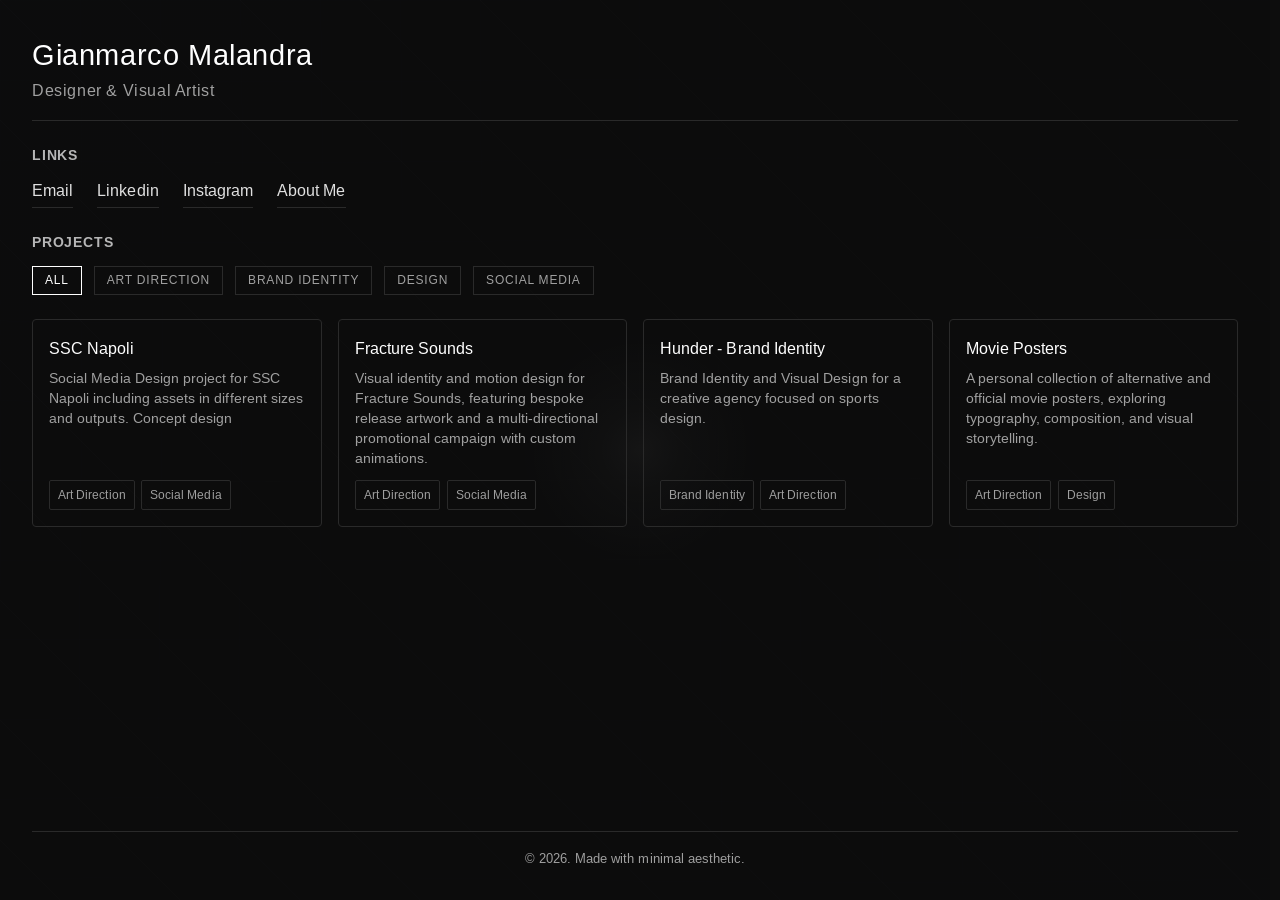
==== index.html @ 6f12fe16 "first commit" ====
<!DOCTYPE html>
<html lang="it">
<head>
    <meta charset="UTF-8">
    <meta name="viewport" content="width=device-width, initial-scale=1.0">
    <title>Portfolio</title>
    <link rel="stylesheet" href="style.css">
    <link href="https://fonts.googleapis.com/css2?family=Arimo:ital,wght@0,400;0,500;0,600;0,700;1,400&display=swap" rel="stylesheet">
</head>
<body>
    <!-- Background Shader Canvas -->
    <canvas id="shaderCanvas"></canvas>
    
    <div class="container">
        <!-- Header -->
        <header class="header">
            <h1 class="name">Gianmarco Malandra</h1>
            <p class="subtitle">Designer & Visual Artist</p>
        </header>

        <!-- Contact -->
        <section class="section">
            <h2 class="section-title">Links</h2>
            <div class="contact-links">
                <a href="gianmarco@virgilio.it" class="link">Email</a>
                <a href="https://www.linkedin.com/in/gianmarco-malandra-a23140161/" class="link" target="_blank">Linkedin</a>
                <a href="https://www.instagram.com/gnmlnd/" class="link" target="_blank">Instagram</a>
                <a href="about.html" class="link">About Me</a>
            </div>
        </section>

        <!-- Projects -->
        <section class="section">
            <h2 class="section-title">Projects</h2>
            
            <!-- Filter Tags -->
            <div class="filter-tags" id="filterTags">
                <!-- Filtri caricati dinamicamente -->
            </div>

            <div class="projects-list" id="projectsList">
                <!-- Progetti caricati dinamicamente da projects-data.js -->
            </div>
        </section>

        <!-- Footer -->
        <footer class="footer">
            <p class="footer-text">© 2026. Made with minimal aesthetic.</p>
        </footer>
    </div>

    <script src="shader.js"></script>
    <script src="projects-data.js"></script>
    <script src="script.js"></script>
</body>
</html>
---- style.css ----
/* Reset e Base */
* {
    margin: 0;
    padding: 0;
    box-sizing: border-box;
}

:root {
    --bg-primary: #0d0d0d;
    --bg-secondary: #1a1a1a;
    --text-primary: #e0e0e0;
    --text-secondary: #a0a0a0;
    --accent: #ffffff;
    --border: #2a2a2a;
    --max-width: 720px;
}

html {
    scroll-behavior: smooth;
    scrollbar-gutter: stable;
}

/* Custom Scrollbar - Webkit (Chrome, Safari, Edge) */
::-webkit-scrollbar {
    width: 8px;
}

::-webkit-scrollbar-track {
    background: var(--bg-primary);
    transition: padding-right 0.2s ease;
}


body.lightbox-open {
    overflow: hidden;
}

::-webkit-scrollbar-thumb {
    background: var(--border);
    border-radius: 4px;
}

::-webkit-scrollbar-thumb:hover {
    background: var(--accent);
}

/* Custom Scrollbar - Firefox */
* {
    scrollbar-color: var(--border) var(--bg-primary);
    scrollbar-width: thin;
}

body {
    background-color: var(--bg-primary);
    color: var(--text-primary);
    /* font-family: -apple-system, BlinkMacSystemFont, 'Segoe UI', 'Roboto', 'Oxygen',
        'Ubuntu', 'Cantarell', 'Fira Sans', 'Droid Sans', 'Helvetica Neue',
        sans-serif; */
    font-family: 'Arimo','Fira Sans', 'Droid Sans', 'Helvetica Neue', sans-serif;
    line-height: 1.6;
    font-size: 1rem;
    letter-spacing: 0.05px;
    position: relative;
    overflow-x: hidden;
}

/* Background Shader Canvas */
#shaderCanvas {
    position: fixed;
    top: 0;
    left: 0;
    width: 100%;
    height: 100%;
    pointer-events: none;
    z-index: 0;
    opacity: 0.45;
}

/* Container - Colonna Centrale */
.container {
    max-width: 1400px;
    margin: 0 auto;
    padding: 2rem 2rem;
    display: flex;
    flex-direction: column;
    min-height: 100vh;
    position: relative;
    z-index: 1;
}

/* Header */
.header {
    margin-bottom: 1.5rem;
    padding-bottom: 1rem;
    border-bottom: 1px solid var(--border);
}

.name {
    font-size: 1.8rem;
    font-weight: 400;
    letter-spacing: 0.6px;
    color: var(--accent);
}

.subtitle {
    font-size: 1rem;
    letter-spacing: 0.6px;
    color: var(--text-secondary);
    font-weight: 400;
}

/* Sezioni */
.section {
    margin-bottom: 1.5rem;
    flex-shrink: 0;
}

.section-title {
    font-size: 0.85rem;
    font-weight: 600;
    text-transform: uppercase;
    letter-spacing: 0.8px;
    margin-bottom: 0.75rem;
    color: var(--accent);
    opacity: 0.7;
}

.text {
    color: var(--text-primary);
    line-height: 1.5;
    max-width: 100%;
    font-size: 0.95rem;
}

/* Contact Links */
.contact-links {
    display: flex;
    gap: 1.5rem;
    flex-wrap: wrap;
}

.link {
    color: var(--text-primary);
    text-decoration: none;
    border-bottom: 1px solid var(--border);
    padding-bottom: 0.2rem;
    transition: all 0.3s ease;
}

.link:hover {
    color: var(--accent);
    border-bottom-color: var(--accent);
}

/* Filter Tags */
.filter-tags {
    display: flex;
    gap: 0.75rem;
    margin-bottom: 1.5rem;
    flex-wrap: wrap;
}

.filter-btn {
    padding: 0.4rem 0.75rem;
    background-color: transparent;
    border: 1px solid var(--border);
    color: var(--text-secondary);
    cursor: pointer;
    font-size: 0.75rem;
    text-transform: uppercase;
    letter-spacing: 0.8px;
    transition: all 0.2s ease;
    font-weight: 400;
    font-family: Arial, Helvetica, sans-serif;
}

.filter-btn:hover {
    border-color: var(--accent);
    color: var(--accent);
}

.filter-btn.active {
    border-color: var(--accent);
    color: var(--accent);
    background-color: transparent;
}

/* Projects List */
.projects-list {
    display: grid;
    grid-template-columns: repeat(auto-fit, minmax(280px, 1fr));
    gap: 1rem;
}

.project {
    padding: 1rem;
    border: 1px solid var(--border);
    border-radius: 4px;
    transition: all 0.3s ease;
    display: flex;
    flex-direction: column;
    cursor: pointer;
}

.project:hover {
    border-color: var(--accent);
    background-color: var(--bg-secondary);
}

.project.disabled {
    opacity: 0.4;
    cursor: not-allowed;
    pointer-events: none;
    filter: brightness(0.5);
    border-color: var(--border);
}

.project.disabled:hover {
    border-color: var(--border);
    background-color: transparent;
}

.project-link {
    text-decoration: none;
    color: inherit;
    display: flex;
    flex-direction: column;
    height: 100%;
}

.project-title {
    font-size: 1rem;
    font-weight: 500;
    margin-bottom: 0.4rem;
    color: var(--accent);
    cursor: pointer;
    transition: color 0.3s ease;
}

.project-title:hover {
    color: var(--text-secondary);
}

.project-description {
    color: var(--text-secondary);
    line-height: 1.4;
    margin-bottom: 0.75rem;
    font-size: 0.9rem;
    flex-grow: 1;
}

.project-meta {
    display: flex;
    gap: 0.4rem;
    flex-wrap: wrap;
}

.tag {
    font-size: 0.75rem;
    color: var(--text-secondary);
    border: 1px solid var(--border);
    padding: 0.25rem 0.5rem;
    border-radius: 2px;
    transition: all 0.3s ease;
}

.tag:hover {
    border-color: var(--accent);
    color: var(--accent);
}

/* Footer */
.footer {
    margin-top: auto;
    padding-top: 1rem;
    border-top: 1px solid var(--border);
    text-align: center;
}

.footer-text {
    font-size: 0.8rem;
    color: var(--text-secondary);
}

/* Responsive */
@media (max-width: 768px) {
    .container {
        padding: 1.5rem 1rem;
    }

    .name {
        font-size: 1.5rem;
    }

    .section-title {
        font-size: 0.8rem;
    }

    .projects-list {
        grid-template-columns: 1fr;
    }

    .contact-links {
        gap: 1rem;
        flex-wrap: wrap;
    }

    .about-grid {
        grid-template-columns: 1fr;
        gap: 2rem;
    }

    .about-left {
        position: static;
    }
}

/* About Page */
.back-button {
    margin-bottom: 2rem;
    padding-bottom: 1rem;
    border-bottom: 1px solid var(--border);
}

.back-link {
    color: var(--text-primary);
    text-decoration: none;
    font-size: 0.95rem;
    transition: all 0.3s ease;
    display: inline-block;
}

.back-link:hover {
    color: var(--accent);
    transform: translateX(-4px);
}

.about-header {
    margin-bottom: 2rem;
}

.about-title {
    font-size: 2.5rem;
    font-weight: 400;
    letter-spacing: -0.5px;
    margin-bottom: 0.5rem;
    color: var(--accent);
    line-height: 1.2;
}

.about-content {
    margin-bottom: 4rem;
}

.about-grid {
    display: grid;
    grid-template-columns: 1fr 1.5fr;
    gap: 3rem;
    align-items: flex-start;
}

.about-left {
    position: sticky;
    top: 2rem;
}

.about-right {
    display: flex;
    flex-direction: column;
    gap: 2.5rem;
}

.about-section {
    margin-bottom: 0;
}

.about-section .section-title {
    font-size: 0.85rem;
    font-weight: 700;
    text-transform: uppercase;
    color: var(--accent);
    letter-spacing: 1px;
    margin-bottom: 0.75rem;
}

.about-text {
    color: var(--text-primary);
    line-height: 1.8;
    font-size: 1rem;
}

.skills-container {
    display: grid;
    grid-template-columns: repeat(auto-fit, minmax(200px, 1fr));
    gap: 2rem;
}

.skill-group {
    display: flex;
    flex-direction: column;
    gap: 0.75rem;
}

.skill-category {
    font-size: 0.9rem;
    font-weight: 600;
    color: var(--accent);
    text-transform: uppercase;
    letter-spacing: 0.5px;
}

.skill-list {
    list-style: none;
    display: flex;
    flex-direction: column;
    gap: 0.5rem;
}

.skill-list li {
    color: var(--text-primary);
    font-size: 0.95rem;
    padding-left: 0;
}

.skill-list li::before {
    content: "→ ";
    color: var(--text-secondary);
    margin-right: 0.5rem;
}

.experience-item {
    margin-bottom: 2rem;
}

.exp-title {
    font-size: 1rem;
    font-weight: 500;
    color: var(--accent);
    margin-bottom: 0.25rem;
}

.exp-date {
    font-size: 0.9rem;
    color: var(--text-secondary);
    margin-bottom: 0.75rem;
}

.exp-description {
    color: var(--text-secondary);
    line-height: 1.4;
    margin-top: 5px;
    font-size: 0.95rem;
    font-weight: 400;
}


.exp-title, .exp-date {
  display: inline;
  margin-right: 0.5rem;
}

.exp-company {
    font-size: 1.3rem;
    font-weight: 600;
    color: var(--accent);
    margin-bottom: 0.1rem;
}
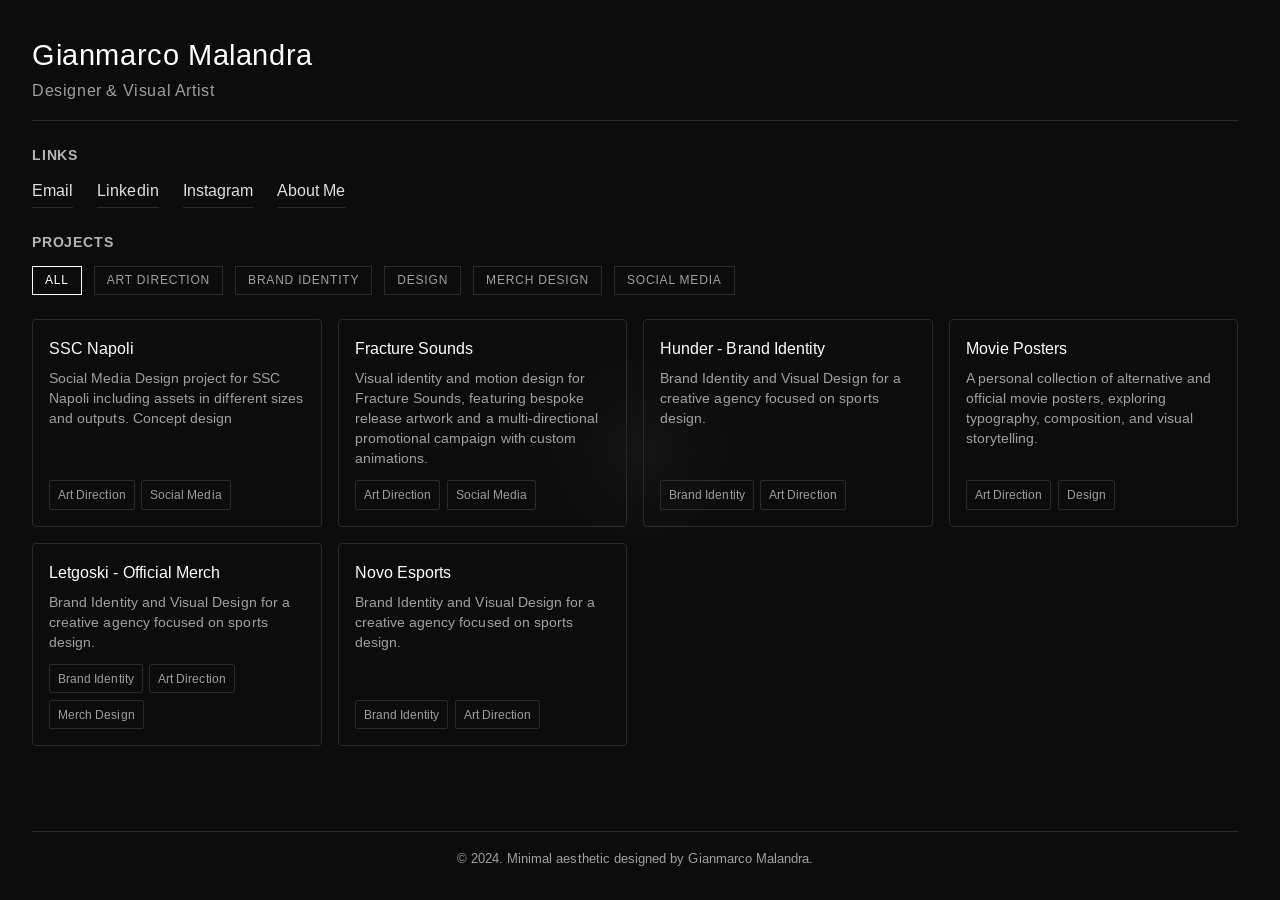
==== commit e659f336: "changes fracture sounds" ====
--- a/index.html
+++ b/index.html
@@ -45,7 +45,7 @@
 
         <!-- Footer -->
         <footer class="footer">
-            <p class="footer-text">© 2026. Made with minimal aesthetic.</p>
+            <p class="footer-text">© 2024. Minimal aesthetic designed by Gianmarco Malandra.</p>
         </footer>
     </div>
 
@@ -54,3 +54,4 @@
     <script src="script.js"></script>
 </body>
 </html>
+
